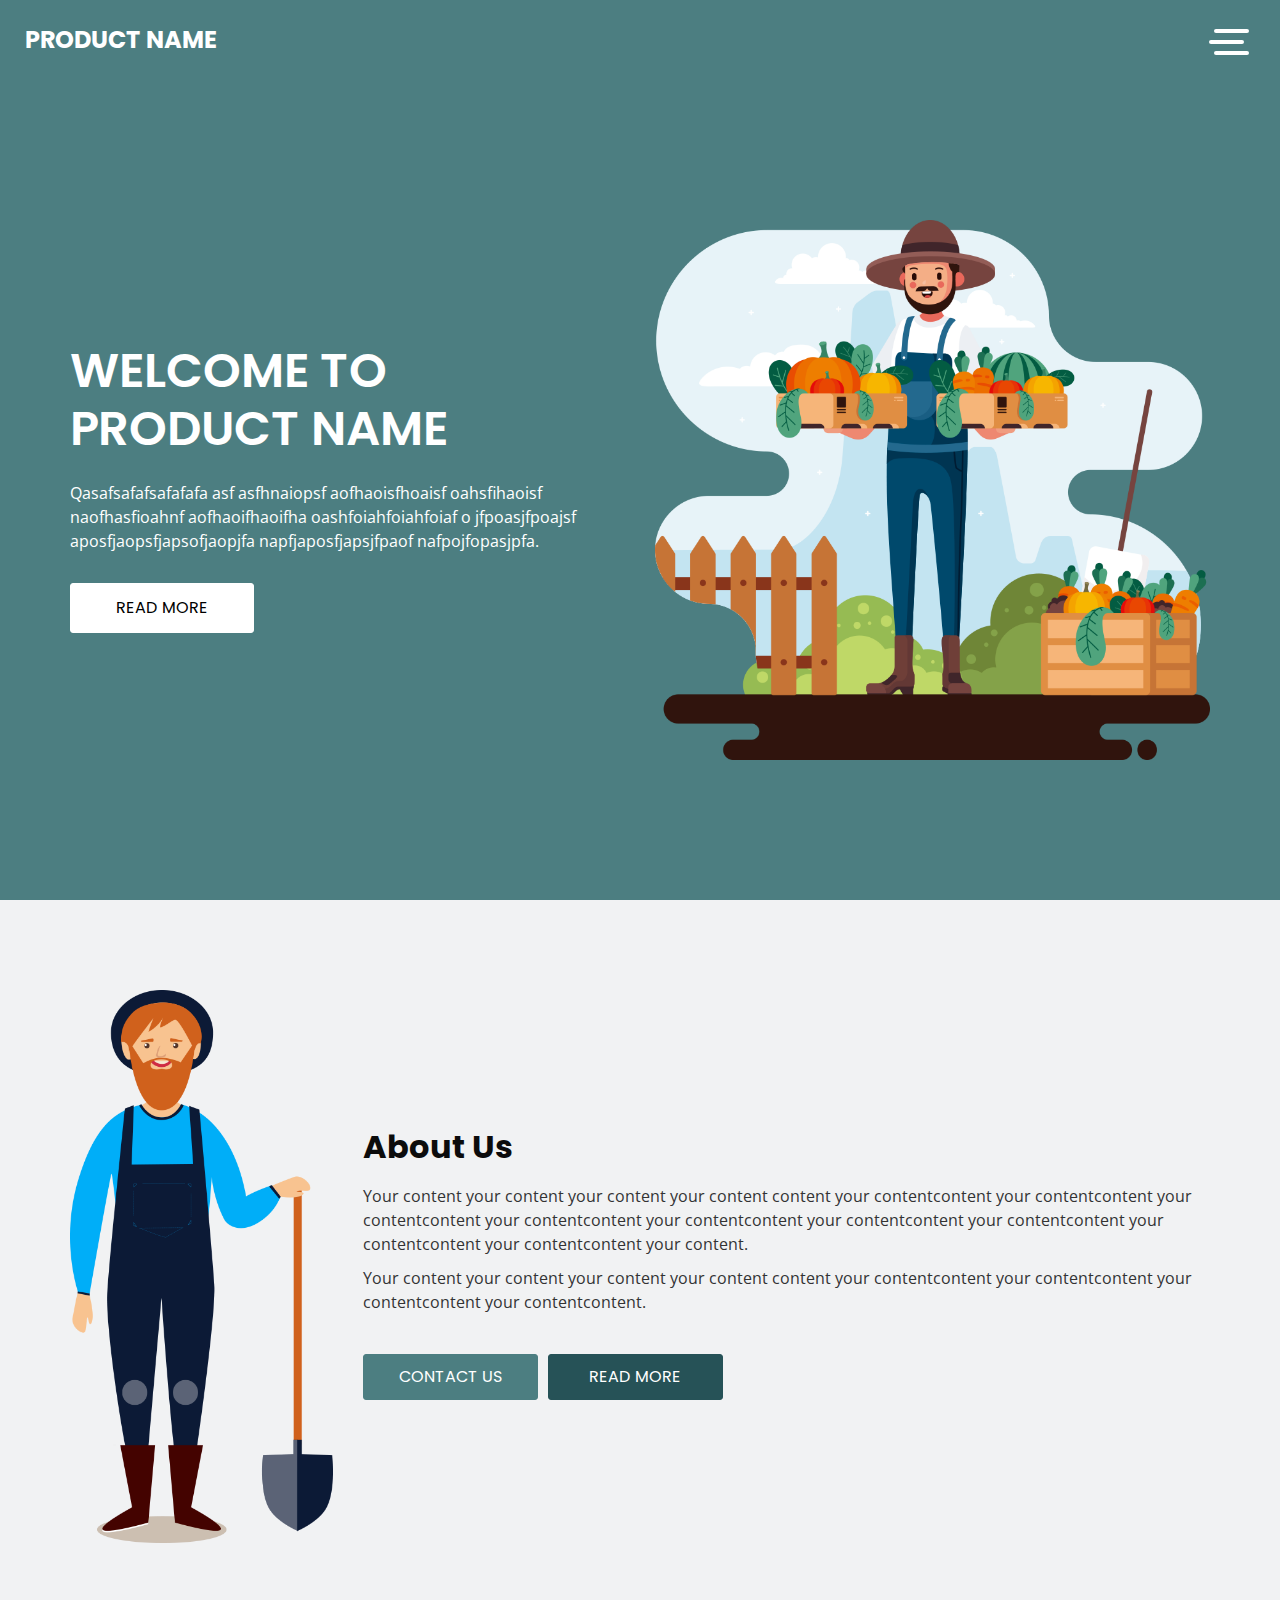
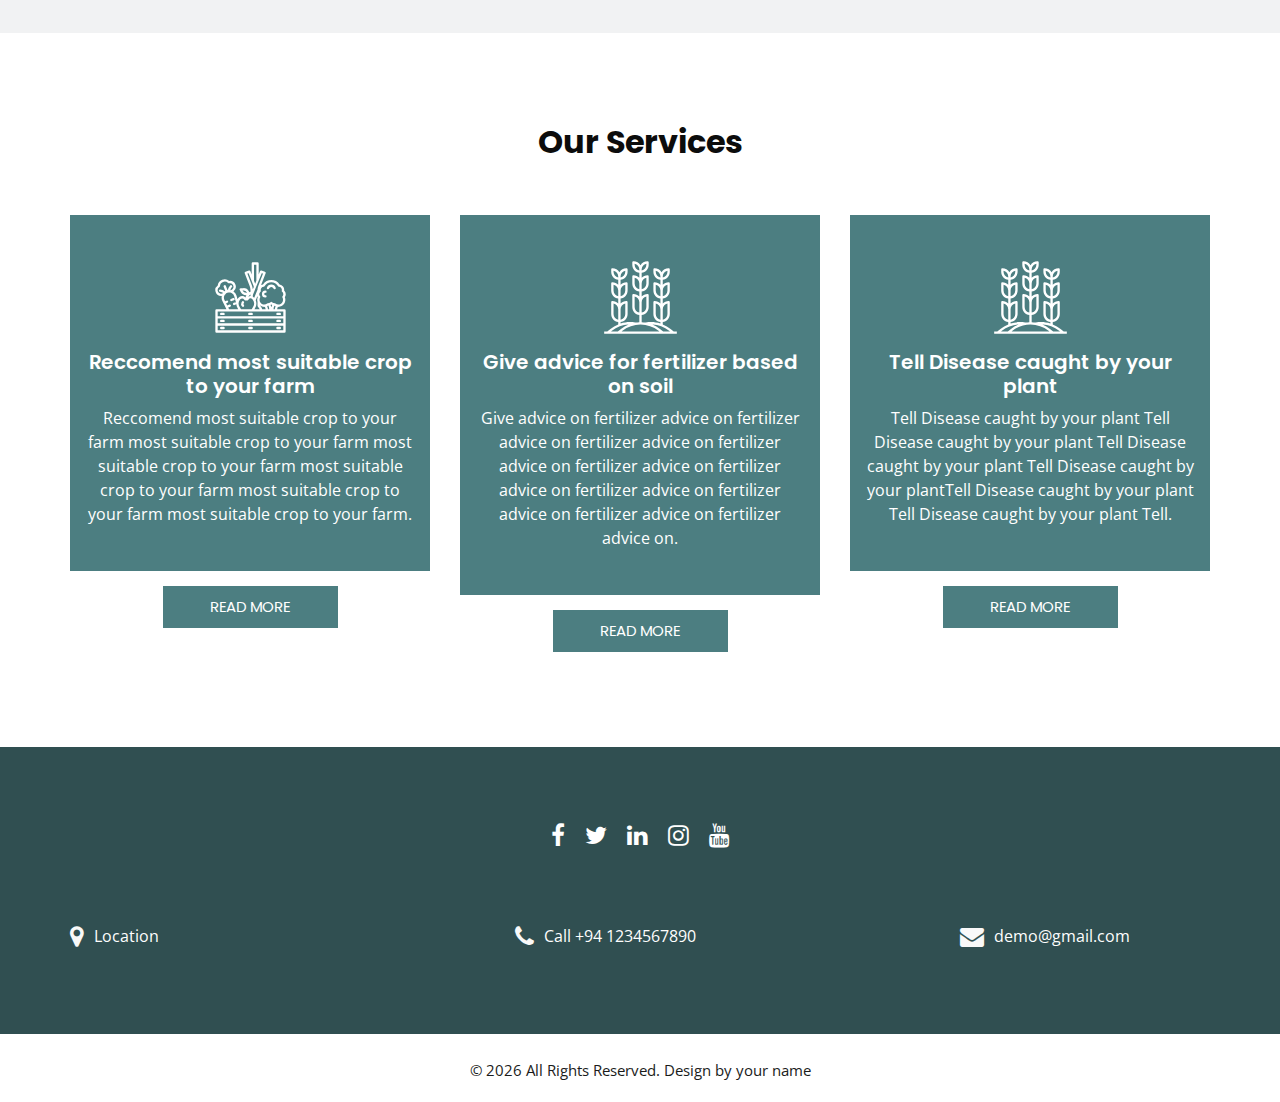
==== index.html @ ffec95c0 "initial commit" ====
<!DOCTYPE html>
<html>

<head>
  <!-- Basic -->
  <meta charset="utf-8" />
  <meta http-equiv="X-UA-Compatible" content="IE=edge" />
  <!-- Mobile Metas -->
  <meta name="viewport" content="width=device-width, initial-scale=1, shrink-to-fit=no" />
  <!-- Site Metas -->
  <meta name="keywords" content="" />
  <meta name="description" content="" />
  <meta name="author" content="" />
  <link rel="shortcut icon" href="images/favicon.png" type="image/x-icon">

  <title>Product Name</title>

  <!-- bootstrap core css -->
  <link rel="stylesheet" type="text/css" href="css/bootstrap.css" />
  <!-- slider stylesheet -->
  <link rel="stylesheet" type="text/css" href="https://cdnjs.cloudflare.com/ajax/libs/OwlCarousel2/2.3.4/assets/owl.carousel.min.css" />


  <!-- Custom styles for this template -->
  <link href="css/style.css" rel="stylesheet" />
  <!-- responsive style -->
  <link href="css/responsive.css" rel="stylesheet" />
</head>

<body>
  <div class="hero_area ">
    <!-- header section strats -->
    <header class="header_section">
      <div class="container-fluid">
        <nav class="navbar navbar-expand-lg custom_nav-container">
          <a class="navbar-brand" href="index.html">
            <span>
              Product Name
            </span>
          </a>
          <div class="" id="">

            <div class="custom_menu-btn">
              <button onclick="openNav()">
                <span class="s-1"> </span>
                <span class="s-2"> </span>
                <span class="s-3"> </span>
              </button>
            </div>
            <div id="myNav" class="overlay">
              <div class="overlay-content">
                <a href="index.html">Home</a>
                <a href="about.html">Crop</a>
                <a href="service.html">Fertilizer</a>
                <a href="contact.html">Disease</a>
              </div>
            </div>
          </div>
        </nav>
      </div>
    </header>
    <!-- end header section -->

    <!-- slider section -->
    <section class="slider_section">
      <div class="container">
        <div class="row">
          <div class="col-md-6 ">
            <div class="detail-box">
              <h1>
                Welcome to <br>
                Product Name
              </h1>
              <p>
                Qasafsafafsafafafa asf asfhnaiopsf aofhaoisfhoaisf oahsfihaoisf naofhasfioahnf aofhaoifhaoifha oashfoiahfoiahfoiaf o
                jfpoasjfpoajsf aposfjaopsfjapsofjaopjfa napfjaposfjapsjfpaof nafpojfopasjpfa.
              </p>
              <div class="btn-box">
                <a href="" class="btn-1">
                  Read More
                </a>
              </div>
            </div>
          </div>
          <div class="col-md-6 ">
            <div class="img-box">
              <img src="images/slider-img.png" alt="" />
            </div>
          </div>
        </div>
      </div>
    </section>
    <!-- end slider section -->
  </div>

  <!-- about section -->

  <section class="about_section layout_padding">
    <div class="container">
      <div class="row">
        <div class="col-md-3">
          <div class="img-box">
            <img src="images/about-img.png" alt="" />
          </div>
        </div>
        <div class="col-md-9">
          <div class="detail-box">
            <div class="heading_container">
              <h2>
                About Us
              </h2>
            </div>
            <p>
              Your content your content your content your content content your contentcontent your contentcontent your contentcontent your contentcontent your contentcontent your contentcontent your contentcontent your contentcontent your contentcontent your content.
            </p>
            <p>
              Your content your content your content your content content your contentcontent your contentcontent your contentcontent your contentcontent.
            </p>
            <div class="btn-box">
              <a href="" class="btn-1">
                Contact Us
              </a>
              <a href="" class="btn-2">
                Read More
              </a>
            </div>
          </div>
        </div>
      </div>
    </div>
  </section>

  <!-- end about section -->

  <!-- service section -->

  <section class="service_section layout_padding">
    <div class="container py_mobile_45">
      <div class="heading_container heading_center">
        <h2> Our Services </h2>
      </div>
      <div class="row">
        <div class="col-md-4">
          <div class="box ">
            <div class="box_content">
              <div class="img-box">
                <svg xmlns="http://www.w3.org/2000/svg" viewBox="0 0 512 512" width="512" height="512">
                  <g id="outline">
                    <path d="M56,424H72a8,8,0,0,0,0-16H56a8,8,0,0,0,0,16Z" />
                    <path d="M440,424h16a8,8,0,0,0,0-16H440a8,8,0,0,0,0,16Z" />
                    <path d="M56,472H72a8,8,0,0,0,0-16H56a8,8,0,0,0,0,16Z" />
                    <path d="M248,424h16a8,8,0,0,0,0-16H248a8,8,0,0,0,0,16Z" />
                    <path d="M248,472h16a8,8,0,0,0,0-16H248a8,8,0,0,0,0,16Z" />
                    <path d="M440,472h16a8,8,0,0,0,0-16H440a8,8,0,0,0,0,16Z" />
                    <path d="M147.622,264.467a8,8,0,0,0-10.361-4.545l-14.906,5.816a8,8,0,1,0,5.817,14.907l14.905-5.817A8,8,0,0,0,147.622,264.467Z" />
                    <path d="M485.779,208.072a37.974,37.974,0,0,0-30.992-41.458,67.975,67.975,0,0,0-113.574,0,37.661,37.661,0,0,0-12.727,4.807l30.981-80.549A8,8,0,0,0,354.53,80.41l-24-8a8,8,0,0,0-10,4.718L312,99.314V24a8,8,0,0,0-8-8H272a8,8,0,0,0-8,8V99.318l-8.533-22.189a8,8,0,0,0-10-4.719l-24,8a8,8,0,0,0-4.937,10.462l34.271,89.1a77.693,77.693,0,0,1,5.2,28v9.039a56.648,56.648,0,0,0-7.726,3.651l-2.721-5.443A41.77,41.77,0,0,0,207.987,192H189a8,8,0,0,0-7.155,11.578l6.6,13.2A41.77,41.77,0,0,0,226.013,240h2.159a56.584,56.584,0,0,0-6.642,15.442,31.628,31.628,0,0,0-47.238,2.427l-1.878,2.349a59.89,59.89,0,0,0-5.017,7.337l-7.122-24.636a51.956,51.956,0,0,0-20.632-28.434,40.017,40.017,0,0,0,13.249-46.539,40.271,40.271,0,0,0-41.687-25.216,48.017,48.017,0,0,0-78.872,30.78A40.288,40.288,0,0,0,18.746,220.3a39.855,39.855,0,0,0,41.268,25.268A51.954,51.954,0,0,0,64.1,280.453L91.807,336H24a8,8,0,0,0-8,8V488a8,8,0,0,0,8,8H488a8,8,0,0,0,8-8V344a8,8,0,0,0-8-8H437.9a49.685,49.685,0,0,1,5.541-16.074c.848.044,1.7.074,2.556.074a48.012,48.012,0,0,0,44.424-66.194,37.983,37.983,0,0,0-4.645-45.734Zm-87.15,114.55a65.376,65.376,0,0,0-5.674-16.269c1.723-.822,3.409-1.723,5.045-2.711a57.971,57.971,0,0,0,6.07,3.176A65.612,65.612,0,0,0,398.629,322.622Zm-21.147-11.28A49.686,49.686,0,0,1,384,336h-8.483a65.6,65.6,0,0,0-5.87-20.188A47.962,47.962,0,0,0,377.482,311.342Zm-23.711,8.513A49.69,49.69,0,0,1,359.351,336H335.544a38.29,38.29,0,0,0-6.834-15.049l-8.534-11.383A47.752,47.752,0,0,0,350,320Q351.9,320,353.771,319.855ZM286.88,329.5a60.082,60.082,0,0,0,4.832-54.032l11.069-27.274a38.162,38.162,0,0,0,2.8,5.612A47.979,47.979,0,0,0,304,285.69V312a8,8,0,0,0,1.6,4.8l10.311,13.752a22.38,22.38,0,0,1,3,5.449h-36.1ZM332.723,90.007l8.805,2.935-31.264,81.285a93.52,93.52,0,0,0-6.064,27.925l-22.82,56.226-.407-.509A31.661,31.661,0,0,0,272,250.178V238.105ZM280,140V32h16V137.824a8,8,0,0,0,.325,2.245L288,161.72l-8.039-20.9A8.135,8.135,0,0,0,280,140ZM234.472,92.942l8.8-2.935,32.59,84.744a61.043,61.043,0,0,1,2.917,10.155l-7.1,15.5a93.52,93.52,0,0,0-5.943-26.178ZM256,236.359h0v9.649a31.579,31.579,0,0,0-15.165,4.022A40.711,40.711,0,0,1,256,234.681Zm-53.242-26.732L201.944,208h6.043a25.857,25.857,0,0,1,23.255,14.373l.814,1.627h-6.043A25.857,25.857,0,0,1,202.758,209.627Zm-17.851,60.586,1.879-2.348a15.626,15.626,0,0,1,25.2,1.093,18.8,18.8,0,0,0,31.285,0,15.643,15.643,0,0,1,18.118-6.1c.05.017.1.038.15.054a15.573,15.573,0,0,1,6.937,4.954l1.878,2.347a44.06,44.06,0,0,1,2.954,50.808L263.948,336H191.317l-9.363-14.98A44.056,44.056,0,0,1,184.907,270.213Zm-25.539,24.4c-.018-.054-.034-.107-.053-.161l.057.064C159.37,294.552,159.37,294.584,159.368,294.617ZM33.651,214.48A24.134,24.134,0,0,1,44,184.971a8,8,0,0,0,4.006-6.695,32.008,32.008,0,0,1,54.9-21.422,8,8,0,0,0,7.482,2.21,24.134,24.134,0,0,1,27.6,14.7,23.922,23.922,0,0,1-18.922,32.458c-.279-.046-.556-.1-.835-.145a45.994,45.994,0,0,1,10.786-21.132,8,8,0,1,0-11.868-10.73,62.1,62.1,0,0,0-14.8,29.731,7.969,7.969,0,0,0-3.62,1.25L87.455,176.308a8,8,0,0,0-14.906,5.816l11.274,28.888a8,8,0,0,0-3.51,1.532A62.112,62.112,0,0,0,49.288,200.7a8,8,0,1,0-1.464,15.934,45.986,45.986,0,0,1,22.249,8.24c-.178.221-.344.451-.518.674a23.925,23.925,0,0,1-35.9-11.064Zm70.277,109.976,13.52-5.276a8,8,0,1,0-5.817-14.905L96.757,310.08,89.585,295.7l8.777-3.425a8,8,0,0,0-5.817-14.906l-10.132,3.954-4-8.015a35.438,35.438,0,0,1-1.369-28.888,36.314,36.314,0,0,1,3.834-7.326,39.618,39.618,0,0,0,7.788-8.236,36.125,36.125,0,0,1,8.77-4.923l.015,0,.016-.007a36.134,36.134,0,0,1,9.79-2.318,39.618,39.618,0,0,0,11.3.783,36.251,36.251,0,0,1,7.787,2.793A35.433,35.433,0,0,1,144.9,247.362l12.733,44.044c.05.175.114.342.176.511a8,8,0,0,0-8.918-2.185l-7.453,2.909a8,8,0,1,0,5.816,14.906l7.453-2.908a7.98,7.98,0,0,0,4.621-4.769,59.861,59.861,0,0,0,9.054,29.63l4.062,6.5H109.687ZM480,432H32V400H480Zm0,48H32V448H480Zm0-96H32V352H480Zm-58.263-48h-8.483a49.77,49.77,0,0,1,6.172-24.04,47.7,47.7,0,0,0,7.97,4.3A65.571,65.571,0,0,0,421.737,336Zm53.284-88.071a8,8,0,0,0-.851,8.879A32.009,32.009,0,0,1,446,304a31.67,31.67,0,0,1-19.633-6.742,8,8,0,0,0-3.877-1.621,41.9,41.9,0,0,1-19.685-8.033,8,8,0,0,0-9.61,0,41.9,41.9,0,0,1-19.685,8.033,8,8,0,0,0-3.877,1.621A31.67,31.67,0,0,1,350,304a32.009,32.009,0,0,1-28.17-47.192,8,8,0,0,0-.851-8.879,21.97,21.97,0,0,1-1.96-25.043l.02-.034a22.071,22.071,0,0,1,4.9-5.766,8,8,0,0,0,2.665-7.99,21.987,21.987,0,0,1,19.93-27.04,8,8,0,0,0,6.405-3.986,51.985,51.985,0,0,1,90.13,0,8,8,0,0,0,6.405,3.986,21.985,21.985,0,0,1,19.93,27.038,8,8,0,0,0,2.665,7.992A21.954,21.954,0,0,1,480,234,21.726,21.726,0,0,1,475.021,247.929Z" />
                    <path d="M398,168a32.054,32.054,0,0,0-30.177,21.334,8,8,0,0,0,15.086,5.332,16.009,16.009,0,0,1,30.182,0,8,8,0,0,0,15.086-5.332A32.054,32.054,0,0,0,398,168Z" />
                    <path d="M358,224a8,8,0,0,0,0-16,24,24,0,0,0,0,48,8,8,0,0,0,0-16,8,8,0,0,1,0-16Z" />
                    <path d="M72,360H56a8,8,0,0,0,0,16H72a8,8,0,0,0,0-16Z" />
                    <path d="M440,376h16a8,8,0,0,0,0-16H440a8,8,0,0,0,0,16Z" />
                    <path d="M264,360H248a8,8,0,0,0,0,16h16a8,8,0,0,0,0-16Z" />
                    <path d="M204.6,320a8,8,0,0,0,5.657-13.657,7.686,7.686,0,0,1-1.442-8.884l2.94-5.881a8,8,0,0,0-14.31-7.156L194.5,290.3a23.667,23.667,0,0,0,4.439,27.354A7.978,7.978,0,0,0,204.6,320Z" />
                  </g>
                </svg>
              </div>
              <div class="detail-box">
                <h5>
                  Reccomend most suitable crop to your farm
                </h5>
                <p>
                  Reccomend most suitable crop to your farm most suitable crop to your farm most suitable crop to your farm most suitable crop to your farm most suitable crop to your farm most suitable crop to your farm.
                </p>
              </div>
            </div>
            <div class="btn-box">
              <a href="">
                Read More
              </a>
            </div>
          </div>
        </div>
        <div class="col-md-4">
          <div class="box ">
            <div class="box_content">
              <div class="img-box">
                <svg id="Layer_3" enable-background="new 0 0 64 64" height="512" viewBox="0 0 64 64" width="512" xmlns="http://www.w3.org/2000/svg">
                  <path d="m60.351 61-2.699-2.159c-2.021-1.617-4.273-2.901-6.652-3.864v-2.057c3.387-.488 6-3.401 6-6.92v-10c0-.553-.448-1-1-1-1.958 0-3.728.81-5 2.111v-4.19c3.387-.488 6-3.401 6-6.92v-6c0-.552-.448-1-1-1-1.958 0-3.728.81-5 2.11v-4.19c3.387-.488 6-3.401 6-6.92v-2.001c0-.552-.448-1-1-1-2.548 0-4.775 1.373-6 3.413-1.225-2.04-3.452-3.413-6-3.413-.552 0-1 .448-1 1v2c0 3.519 2.613 6.432 6 6.92v4.19c-1.272-1.3-3.042-2.11-5-2.11-.552 0-1 .448-1 1v6c0 3.519 2.613 6.432 6 6.92v4.19c-1.272-1.3-3.042-2.11-5-2.11-.552 0-1 .447-1 1v10c0 3.519 2.613 6.432 6 6.92v1.338c-2.578-.813-5.274-1.258-8-1.258-1.5 0-3.008.135-4.49.388-1.157-.2-2.331-.301-3.51-.346v-6.122c3.387-.488 6-3.401 6-6.92v-10c0-.552-.448-1-1-1-1.958 0-3.728.81-5 2.11v-4.19c3.387-.488 6-3.401 6-6.92v-6c0-.552-.448-1-1-1-1.958 0-3.728.81-5 2.11v-4.19c3.387-.488 6-3.401 6-6.92v-2c0-.552-.448-1-1-1-2.548 0-4.775 1.373-6 3.413-1.225-2.04-3.452-3.413-6-3.413-.552 0-1 .448-1 1v2c0 3.519 2.613 6.432 6 6.92v4.19c-1.272-1.3-3.042-2.11-5-2.11-.552 0-1 .448-1 1v6c0 3.519 2.613 6.432 6 6.92v4.19c-1.272-1.3-3.042-2.11-5-2.11-.552 0-1 .448-1 1v10c0 3.519 2.613 6.432 6 6.92v6.123c-1.179.045-2.353.146-3.51.346-1.482-.254-2.99-.389-4.49-.389-2.726 0-5.422.445-8 1.258v-1.338c3.387-.488 6-3.401 6-6.92v-10c0-.553-.448-1-1-1-1.958 0-3.728.81-5 2.111v-4.19c3.387-.488 6-3.401 6-6.92v-6c0-.552-.448-1-1-1-1.958 0-3.728.81-5 2.11v-4.19c3.387-.488 6-3.401 6-6.92v-2.001c0-.552-.448-1-1-1-2.548 0-4.775 1.373-6 3.413-1.225-2.04-3.452-3.413-6-3.413-.552 0-1 .448-1 1v2c0 3.519 2.613 6.432 6 6.92v4.19c-1.272-1.3-3.042-2.11-5-2.11-.552 0-1 .448-1 1v6c0 3.519 2.613 6.432 6 6.92v4.19c-1.272-1.3-3.042-2.11-5-2.11-.552 0-1 .447-1 1v10c0 3.519 2.613 6.432 6 6.92v2.057c-2.379.963-4.631 2.247-6.652 3.864l-2.699 2.159h-2.649v2h62v-2zm-5.351-23.899v8.899c0 2.415-1.721 4.435-4 4.899v-8.899c0-2.415 1.721-4.435 4-4.899zm0-16v4.899c0 2.415-1.721 4.435-4 4.899v-4.899c0-2.415 1.721-4.435 4-4.899zm0-12v.899c0 2.415-1.721 4.435-4 4.899v-.899c0-2.415 1.721-4.435 4-4.899zm-10 .899v-.899c2.279.464 4 2.485 4 4.899v.899c-2.279-.464-4-2.484-4-4.899zm0 16v-4.899c2.279.464 4 2.485 4 4.899v4.899c-2.279-.464-4-2.484-4-4.899zm0 20v-8.899c2.279.465 4 2.484 4 4.899v8.899c-2.279-.464-4-2.484-4-4.899zm-26-8.899v8.899c0 2.415-1.721 4.435-4 4.899v-8.899c0-2.415 1.721-4.435 4-4.899zm0-16v4.899c0 2.415-1.721 4.435-4 4.899v-4.899c0-2.415 1.721-4.435 4-4.899zm0-12v.899c0 2.415-1.721 4.435-4 4.899v-.899c0-2.415 1.721-4.435 4-4.899zm-10 .899v-.899c2.279.464 4 2.485 4 4.899v.899c-2.279-.464-4-2.484-4-4.899zm0 16v-4.899c2.279.464 4 2.485 4 4.899v4.899c-2.279-.464-4-2.484-4-4.899zm0 20v-8.899c2.279.465 4 2.484 4 4.899v8.899c-2.279-.464-4-2.484-4-4.899zm47.403 14.403.746.597h-5.798l-2.699-2.159c-1.97-1.576-4.159-2.836-6.471-3.792 5.144.264 10.181 2.121 14.222 5.354zm-24.403-5.403c5.578 0 11.048 1.919 15.403 5.403l.746.597h-32.298l.746-.597c4.355-3.484 9.825-5.403 15.403-5.403zm5-23.899v8.899c0 2.415-1.721 4.435-4 4.899v-8.899c0-2.415 1.721-4.435 4-4.899zm0-16v4.899c0 2.415-1.721 4.435-4 4.899v-4.899c0-2.415 1.721-4.435 4-4.899zm0-12v.899c0 2.415-1.721 4.435-4 4.899v-.899c0-2.415 1.721-4.435 4-4.899zm-10 .899v-.899c2.279.464 4 2.484 4 4.899v.899c-2.279-.464-4-2.484-4-4.899zm0 16v-4.899c2.279.464 4 2.485 4 4.899v4.899c-2.279-.464-4-2.484-4-4.899zm0 20v-8.899c2.279.464 4 2.484 4 4.899v8.899c-2.279-.464-4-2.484-4-4.899zm-19.403 20.403c4.041-3.233 9.078-5.09 14.222-5.354-2.312.955-4.501 2.215-6.471 3.791l-2.699 2.16h-5.798z" />
                </svg>
              </div>
              <div class="detail-box">
                <h5>
                  Give advice for fertilizer based on soil
                </h5>
                <p>
                  Give advice on fertilizer advice on fertilizer advice on fertilizer advice on fertilizer advice on fertilizer advice on fertilizer advice on fertilizer advice on fertilizer advice on fertilizer advice on fertilizer advice on. 
                </p>
              </div>
            </div>
            <div class="btn-box">
              <a href="">
                Read More
              </a>
            </div>
          </div>
        </div>
        <div class="col-md-4">
          <div class="box ">
            <div class="box_content">
              <div class="img-box">
                <svg xmlns=""http://www.w3.org/2000/svg"" viewBox="0 0 512 512" width="512" height="512">
                  <g id="Dairy_Product" data-name="Dairy Product">
                    <g id="Outline">
                      <svg id="Layer_3" enable-background="new 0 0 64 64" height="512" viewBox="0 0 64 64" width="512" xmlns="http://www.w3.org/2000/svg">
                  <path d="m60.351 61-2.699-2.159c-2.021-1.617-4.273-2.901-6.652-3.864v-2.057c3.387-.488 6-3.401 6-6.92v-10c0-.553-.448-1-1-1-1.958 0-3.728.81-5 2.111v-4.19c3.387-.488 6-3.401 6-6.92v-6c0-.552-.448-1-1-1-1.958 0-3.728.81-5 2.11v-4.19c3.387-.488 6-3.401 6-6.92v-2.001c0-.552-.448-1-1-1-2.548 0-4.775 1.373-6 3.413-1.225-2.04-3.452-3.413-6-3.413-.552 0-1 .448-1 1v2c0 3.519 2.613 6.432 6 6.92v4.19c-1.272-1.3-3.042-2.11-5-2.11-.552 0-1 .448-1 1v6c0 3.519 2.613 6.432 6 6.92v4.19c-1.272-1.3-3.042-2.11-5-2.11-.552 0-1 .447-1 1v10c0 3.519 2.613 6.432 6 6.92v1.338c-2.578-.813-5.274-1.258-8-1.258-1.5 0-3.008.135-4.49.388-1.157-.2-2.331-.301-3.51-.346v-6.122c3.387-.488 6-3.401 6-6.92v-10c0-.552-.448-1-1-1-1.958 0-3.728.81-5 2.11v-4.19c3.387-.488 6-3.401 6-6.92v-6c0-.552-.448-1-1-1-1.958 0-3.728.81-5 2.11v-4.19c3.387-.488 6-3.401 6-6.92v-2c0-.552-.448-1-1-1-2.548 0-4.775 1.373-6 3.413-1.225-2.04-3.452-3.413-6-3.413-.552 0-1 .448-1 1v2c0 3.519 2.613 6.432 6 6.92v4.19c-1.272-1.3-3.042-2.11-5-2.11-.552 0-1 .448-1 1v6c0 3.519 2.613 6.432 6 6.92v4.19c-1.272-1.3-3.042-2.11-5-2.11-.552 0-1 .448-1 1v10c0 3.519 2.613 6.432 6 6.92v6.123c-1.179.045-2.353.146-3.51.346-1.482-.254-2.99-.389-4.49-.389-2.726 0-5.422.445-8 1.258v-1.338c3.387-.488 6-3.401 6-6.92v-10c0-.553-.448-1-1-1-1.958 0-3.728.81-5 2.111v-4.19c3.387-.488 6-3.401 6-6.92v-6c0-.552-.448-1-1-1-1.958 0-3.728.81-5 2.11v-4.19c3.387-.488 6-3.401 6-6.92v-2.001c0-.552-.448-1-1-1-2.548 0-4.775 1.373-6 3.413-1.225-2.04-3.452-3.413-6-3.413-.552 0-1 .448-1 1v2c0 3.519 2.613 6.432 6 6.92v4.19c-1.272-1.3-3.042-2.11-5-2.11-.552 0-1 .448-1 1v6c0 3.519 2.613 6.432 6 6.92v4.19c-1.272-1.3-3.042-2.11-5-2.11-.552 0-1 .447-1 1v10c0 3.519 2.613 6.432 6 6.92v2.057c-2.379.963-4.631 2.247-6.652 3.864l-2.699 2.159h-2.649v2h62v-2zm-5.351-23.899v8.899c0 2.415-1.721 4.435-4 4.899v-8.899c0-2.415 1.721-4.435 4-4.899zm0-16v4.899c0 2.415-1.721 4.435-4 4.899v-4.899c0-2.415 1.721-4.435 4-4.899zm0-12v.899c0 2.415-1.721 4.435-4 4.899v-.899c0-2.415 1.721-4.435 4-4.899zm-10 .899v-.899c2.279.464 4 2.485 4 4.899v.899c-2.279-.464-4-2.484-4-4.899zm0 16v-4.899c2.279.464 4 2.485 4 4.899v4.899c-2.279-.464-4-2.484-4-4.899zm0 20v-8.899c2.279.465 4 2.484 4 4.899v8.899c-2.279-.464-4-2.484-4-4.899zm-26-8.899v8.899c0 2.415-1.721 4.435-4 4.899v-8.899c0-2.415 1.721-4.435 4-4.899zm0-16v4.899c0 2.415-1.721 4.435-4 4.899v-4.899c0-2.415 1.721-4.435 4-4.899zm0-12v.899c0 2.415-1.721 4.435-4 4.899v-.899c0-2.415 1.721-4.435 4-4.899zm-10 .899v-.899c2.279.464 4 2.485 4 4.899v.899c-2.279-.464-4-2.484-4-4.899zm0 16v-4.899c2.279.464 4 2.485 4 4.899v4.899c-2.279-.464-4-2.484-4-4.899zm0 20v-8.899c2.279.465 4 2.484 4 4.899v8.899c-2.279-.464-4-2.484-4-4.899zm47.403 14.403.746.597h-5.798l-2.699-2.159c-1.97-1.576-4.159-2.836-6.471-3.792 5.144.264 10.181 2.121 14.222 5.354zm-24.403-5.403c5.578 0 11.048 1.919 15.403 5.403l.746.597h-32.298l.746-.597c4.355-3.484 9.825-5.403 15.403-5.403zm5-23.899v8.899c0 2.415-1.721 4.435-4 4.899v-8.899c0-2.415 1.721-4.435 4-4.899zm0-16v4.899c0 2.415-1.721 4.435-4 4.899v-4.899c0-2.415 1.721-4.435 4-4.899zm0-12v.899c0 2.415-1.721 4.435-4 4.899v-.899c0-2.415 1.721-4.435 4-4.899zm-10 .899v-.899c2.279.464 4 2.484 4 4.899v.899c-2.279-.464-4-2.484-4-4.899zm0 16v-4.899c2.279.464 4 2.485 4 4.899v4.899c-2.279-.464-4-2.484-4-4.899zm0 20v-8.899c2.279.464 4 2.484 4 4.899v8.899c-2.279-.464-4-2.484-4-4.899zm-19.403 20.403c4.041-3.233 9.078-5.09 14.222-5.354-2.312.955-4.501 2.215-6.471 3.791l-2.699 2.16h-5.798z" />
                </svg>
              </div>
              <div class="detail-box">
                <h5>
                  Tell Disease caught by your plant
                </h5>
                <p>
                  Tell Disease caught by your plant Tell Disease caught by your plant Tell Disease caught by your plant Tell Disease caught by your plantTell Disease caught by your plant Tell Disease caught by your plant Tell.
                </p>
              </div>
            </div>
            <div class="btn-box">
              <a href="">
                Read More
              </a>
            </div>
          </div>
        </div>
      </div>
    </div>
  </section>

  <!-- end service section -->


  
  <!-- info section -->

  <section class="info_section  layout_padding2">
    <div class="container">
      <div class="social_container">
        <div class="social_box">
          <a href="">
            <i class="fa fa-facebook" aria-hidden="true"></i>
          </a>
          <a href="">
            <i class="fa fa-twitter" aria-hidden="true"></i>
          </a>
          <a href="">
            <i class="fa fa-linkedin" aria-hidden="true"></i>
          </a>
          <a href="">
            <i class="fa fa-instagram" aria-hidden="true"></i>
          </a>
          <a href="">
            <i class="fa fa-youtube" aria-hidden="true"></i>
          </a>
        </div>
      </div>
      <div class="contact_items">
        <a href="">
          <div class="item ">
            <div class="img-box ">
              <i class="fa fa-map-marker" aria-hidden="true"></i>
            </div>
            <div class="detail-box">
              <p>
                Location
              </p>
            </div>
          </div>
        </a>
        <a href="">
          <div class="item ">
            <div class="img-box ">
              <i class="fa fa-phone" aria-hidden="true"></i>
            </div>
            <div class="detail-box">
              <p>
                Call +94 1234567890
              </p>
            </div>
          </div>
        </a>
        <a href="">
          <div class="item ">
            <div class="img-box ">
              <i class="fa fa-envelope" aria-hidden="true"></i>
            </div>
            <div class="detail-box">
              <p>
                demo@gmail.com
              </p>
            </div>
          </div>
        </a>
      </div>
    </div>

  </section>

  <!-- end info section -->


  <!-- footer section -->
  <footer class="container-fluid footer_section ">
    <p>
      &copy; <span id="displayDate"></span> All Rights Reserved. Design by
      <a href="#">your name</a>
    </p>
  </footer>
  <!-- end  footer section -->

  <script src="js/jquery-3.4.1.min.js"></script>
  <script src="js/bootstrap.js"></script>
  <script src="js/custom.js"></script>


</body>

</html>
---- css/style.css ----
@import url("https://fonts.googleapis.com/css2?family=Open+Sans:wght@400;600;700&family=Poppins:wght@400;500;600;700&display=swap");
@import url("font-awesome.min.css");
.btn-box {
  display: -webkit-box;
  display: -ms-flexbox;
  display: flex;
  -ms-flex-wrap: wrap;
      flex-wrap: wrap;
  margin: 35px -5px 0 -5px;
}

.btn-box a {
  width: 175px;
  margin: 5px;
  text-align: center;
}

.btn-box .btn-1 {
  display: inline-block;
  padding: 10px 0;
  background-color: #4C7E81;
  color: #ffffff;
  -webkit-transition: all 0.3s;
  transition: all 0.3s;
  border: 1px solid #4C7E81;
  border-radius: 3px;
  text-transform: uppercase;
}

.btn-box .btn-1:hover {
  background-color: transparent;
  color: #4C7E81;
}

.btn-box .btn-2 {
  display: inline-block;
  padding: 10px 0;
  background-color: #265257;
  color: #ffffff;
  -webkit-transition: all 0.3s;
  transition: all 0.3s;
  border: 1px solid #265257;
  border-radius: 3px;
  text-transform: uppercase;
}

.btn-box .btn-2:hover {
  background-color: transparent;
  color: #265257;
}

body {
  font-family: 'Poppins', sans-serif;
  color: #0c0c0c;
  background-color: #ffffff;
}

p {
  font-family: "Open Sans", sans-serif;
}

.layout_padding {
  padding-top: 90px;
  padding-bottom: 90px;
}

.layout_padding2 {
  padding-top: 45px;
  padding-bottom: 45px;
}

.layout_padding2-top {
  padding-top: 45px;
}

.layout_padding2-bottom {
  padding-bottom: 45px;
}

.layout_padding-top {
  padding-top: 90px;
}

.layout_padding-bottom {
  padding-bottom: 90px;
}

.heading_container {
  display: -webkit-box;
  display: -ms-flexbox;
  display: flex;
  -webkit-box-orient: vertical;
  -webkit-box-direction: normal;
      -ms-flex-direction: column;
          flex-direction: column;
  -webkit-box-align: start;
      -ms-flex-align: start;
          align-items: flex-start;
}

.heading_container h2 {
  font-family: 'Poppins', sans-serif;
  font-weight: bold;
}

.heading_container.heading_center {
  -webkit-box-align: center;
      -ms-flex-align: center;
          align-items: center;
  text-align: center;
}

/*header section*/
.hero_area {
  min-height: 100vh;
  background-color: #4C7E81;
  display: -webkit-box;
  display: -ms-flexbox;
  display: flex;
  -webkit-box-orient: vertical;
  -webkit-box-direction: normal;
      -ms-flex-direction: column;
          flex-direction: column;
  position: relative;
}

.sub_page .hero_area {
  min-height: auto;
}

.sub_page .hero_area::before {
  display: none;
}

.header_section .container-fluid {
  padding: 0 25px;
}

.header_section .nav_container {
  margin: 0 auto;
}

.custom_nav-container.navbar-expand-lg .navbar-nav .nav-item .nav-link {
  padding: 10px 15px;
  color: #060606;
  text-align: center;
  text-transform: uppercase;
}

.custom_nav-container.navbar-expand-lg .navbar-nav .nav-item.active .nav-link, .custom_nav-container.navbar-expand-lg .navbar-nav .nav-item:hover .nav-link {
  color: #4C7E81;
}

a,
a:hover,
a:focus {
  text-decoration: none;
}

a:hover,
a:focus {
  color: initial;
}

.btn,
.btn:focus {
  outline: none !important;
  -webkit-box-shadow: none;
          box-shadow: none;
}

.custom_nav-container .nav_search-btn {
  background-image: url(../images/search-icon.png);
  background-size: 17px;
  background-repeat: no-repeat;
  background-position: center;
  width: 35px;
  height: 35px;
  padding: 0;
  border: none;
}

.navbar-brand {
  display: -webkit-box;
  display: -ms-flexbox;
  display: flex;
  -webkit-box-orient: vertical;
  -webkit-box-direction: normal;
      -ms-flex-direction: column;
          flex-direction: column;
  -webkit-box-align: center;
      -ms-flex-align: center;
          align-items: center;
}

.navbar-brand span {
  color: #ffffff;
  font-size: 24px;
  font-weight: bold;
  text-transform: uppercase;
}

.custom_nav-container {
  z-index: 9;
  padding: 0;
  height: 80px;
  -webkit-box-pack: justify;
      -ms-flex-pack: justify;
          justify-content: space-between;
}

.custom_nav-container .navbar-toggler {
  outline: none;
}

.custom_nav-container .navbar-toggler .navbar-toggler-icon {
  background-image: url(../images/menu.png);
  background-size: 50px;
  width: 30px;
  height: 30px;
}

.lg_toggl-btn {
  background-color: transparent;
  border: none;
  outline: none;
  width: 56px;
  height: 40px;
  cursor: pointer;
}

.lg_toggl-btn:focus {
  outline: none;
}

.User_option {
  display: -webkit-box;
  display: -ms-flexbox;
  display: flex;
  -webkit-box-align: center;
      -ms-flex-align: center;
          align-items: center;
  margin-left: auto;
  margin-right: 75px;
}

.User_option .form-inline {
  position: relative;
  margin-right: 15px;
}

.User_option .form-inline input {
  display: none;
}

.custom_menu-btn {
  z-index: 9;
  position: absolute;
  right: 0;
  top: 7px;
}

.custom_menu-btn button {
  margin-top: 14px;
  outline: none;
  border: none;
  background-color: transparent;
}

.custom_menu-btn button span {
  display: block;
  width: 35px;
  height: 4px;
  background-color: #ffffff;
  margin: 7px 0;
  -webkit-transition: all 0.3s;
  transition: all 0.3s;
  border-radius: 5px;
}

.menu_btn-style {
  position: fixed;
  right: 15px;
  top: 7px;
}

.custom_menu-btn .s-2 {
  -webkit-transition: all 0.1s;
  transition: all 0.1s;
  margin-left: -5px;
}

.menu_btn-style button .s-1 {
  -webkit-transform: rotate(45deg) translateY(16px);
          transform: rotate(45deg) translateY(16px);
}

.menu_btn-style button .s-2 {
  -webkit-transform: translateX(100px);
          transform: translateX(100px);
}

.menu_btn-style button .s-3 {
  -webkit-transform: rotate(-45deg) translateY(-16px);
          transform: rotate(-45deg) translateY(-16px);
}

.overlay {
  height: 100%;
  width: 0;
  position: fixed;
  z-index: 1;
  top: 0;
  left: 0;
  background-color: black;
  background-color: rgba(76, 126, 129, 0.95);
  overflow-x: hidden;
  -webkit-transition: 0.5s;
  transition: 0.5s;
}

.overlay .closebtn {
  position: absolute;
  top: 0;
  right: 30px;
  font-size: 60px;
}

.overlay a {
  font-family: "Open Sans", sans-serif;
  padding: 0px;
  text-decoration: none;
  font-size: 22px;
  color: #ffffff;
  display: block;
  -webkit-transition: 0.3s;
  transition: 0.3s;
  margin-bottom: 15px;
  text-transform: uppercase;
  font-weight: bold;
  opacity: 0;
}

.overlay-content {
  position: relative;
  top: 30%;
  width: 100%;
  text-align: center;
  margin-top: 30px;
}

.menu_width {
  width: 100%;
}

.menu_width.overlay a {
  opacity: 1;
}

/*end header section*/
/* slider section */
.slider_section {
  -webkit-box-flex: 1;
      -ms-flex: 1;
          flex: 1;
  display: -webkit-box;
  display: -ms-flexbox;
  display: flex;
  -webkit-box-pack: center;
      -ms-flex-pack: center;
          justify-content: center;
  -webkit-box-align: center;
      -ms-flex-align: center;
          align-items: center;
  position: relative;
}

.slider_section .row {
  -webkit-box-align: center;
      -ms-flex-align: center;
          align-items: center;
}

.slider_section .detail-box {
  color: #ffffff;
}

.slider_section .detail-box h1 {
  font-size: 3rem;
  padding-bottom: 15px;
  position: relative;
  text-transform: uppercase;
  font-weight: 600;
}

.slider_section .detail-box h1 span {
  font-size: 5rem;
}

.slider_section .detail-box .btn-box {
  display: -webkit-box;
  display: -ms-flexbox;
  display: flex;
  margin-top: 25px;
}

.slider_section .detail-box .btn-box a {
  width: auto;
}

.slider_section .detail-box .btn-box .btn-1 {
  display: inline-block;
  padding: 12px 45px;
  background-color: #ffffff;
  color: #000000;
  -webkit-transition: all 0.3s;
  transition: all 0.3s;
  border: 1px solid #ffffff;
  border-radius: 3px;
  text-transform: uppercase;
}

.slider_section .detail-box .btn-box .btn-1:hover {
  background-color: transparent;
  color: #ffffff;
}

.slider_section .img-box img {
  width: 100%;
}

.slider_section #carouselExampleIndicators {
  width: 100%;
}

.slider_section .carousel-indicators {
  -webkit-box-align: center;
      -ms-flex-align: center;
          align-items: center;
}

.slider_section .carousel-indicators li {
  width: 12px;
  height: 12px;
  opacity: 1;
  background: none;
  border: 2px solid #4C7E81;
  color: #000000;
  position: relative;
  margin: 0 4px;
  border-radius: 100%;
}

.slider_section .carousel-indicators li.active {
  width: 18px;
  height: 18px;
}

.slider_section .li_before::before {
  content: "";
  position: absolute;
  left: -5px;
  top: 3.5px;
  width: 1.5px;
  height: 17px;
  background-color: #4C7E81;
  border-radius: 5px;
  -webkit-transform: rotate(25deg);
          transform: rotate(25deg);
}

.about_section {
  background: #f1f2f3;
}

.about_section .row {
  -webkit-box-align: center;
      -ms-flex-align: center;
          align-items: center;
}

.about_section .detail-box .heading_container {
  margin-bottom: 10px;
}

.about_section .detail-box p {
  margin-bottom: 10px;
  color: #333;
}

.about_section .img-box img {
  width: 100%;
}

.service_section {
  position: relative;
}

.service_section .box {
  margin-top: 45px;
  text-align: center;
}

.service_section .box .box_content {
  background-color: #4C7E81;
  color: #ffffff;
  padding: 45px 15px;
}

.service_section .box .img-box {
  display: -webkit-box;
  display: -ms-flexbox;
  display: flex;
  -webkit-box-pack: center;
      -ms-flex-pack: center;
          justify-content: center;
  -webkit-box-align: center;
      -ms-flex-align: center;
          align-items: center;
}

.service_section .box .img-box svg {
  width: 75px;
  height: auto;
  fill: #ffffff;
}

.service_section .box .detail-box {
  margin-top: 15px;
}

.service_section .box .detail-box h5 {
  font-weight: 600;
  font-size: 20px;
}

.service_section .box .detail-box p {
  margin-bottom: 0;
}

.service_section .box .btn-box {
  margin-top: 10px;
  display: -webkit-box;
  display: -ms-flexbox;
  display: flex;
  -webkit-box-pack: center;
      -ms-flex-pack: center;
          justify-content: center;
}

.service_section .box .btn-box a {
  display: inline-block;
  background-color: #4C7E81;
  color: #ffffff;
  padding: 10px 25px;
  border-radius: 0;
  -webkit-transition: all 0.3s;
  transition: all 0.3s;
  border: none;
  text-transform: uppercase;
  font-size: 15px;
}

.service_section .box .btn-box a:hover {
  background-color: #265257;
  color: #ffffff;
}

.service_section .box:hover .box_content {
  background-color: #265257;
}

.fresh_section {
  background: #f1f2f3;
}

.fresh_section .row {
  -webkit-box-align: center;
      -ms-flex-align: center;
          align-items: center;
}

.fresh_section .img-box img {
  width: 100%;
}

.fresh_section .detail-box p {
  color: #2e2d2d;
  margin-top: 25px;
}

.client_section .heading_container {
  -webkit-box-align: center;
      -ms-flex-align: center;
          align-items: center;
  margin-bottom: 45px;
}

.client_section .box {
  display: -webkit-box;
  display: -ms-flexbox;
  display: flex;
  -webkit-box-orient: vertical;
  -webkit-box-direction: normal;
      -ms-flex-direction: column;
          flex-direction: column;
  -webkit-box-align: center;
      -ms-flex-align: center;
          align-items: center;
  text-align: center;
  -webkit-transition: all .3s;
  transition: all .3s;
}

.client_section .box .img-box {
  width: 120px;
  margin-bottom: -45px;
  position: relative;
}

.client_section .box .img-box img {
  width: 100%;
  border-radius: 100%;
  border: 5px solid #ffffff;
}

.client_section .box .detail-box {
  background: #4C7E81;
  color: #ffffff;
  border-radius: 5px;
  padding: 75px 25px 25px 25px;
}

.client_section .box .detail-box h5 {
  text-transform: uppercase;
  font-weight: bold;
  font-size: 18px;
}

.client_section .box .detail-box h5 span {
  text-transform: none;
  font-size: 16px;
  font-weight: normal;
}

.client_section .box .detail-box p {
  margin-top: 10px;
}

.client_section .carousel-wrap {
  margin: 0 auto;
  padding: 0;
  position: relative;
}

.client_section .carousel-wrap .owl-nav {
  display: -webkit-box;
  display: -ms-flexbox;
  display: flex;
  -webkit-box-pack: center;
      -ms-flex-pack: center;
          justify-content: center;
  margin-top: 25px;
}

.client_section .owl-carousel .owl-nav .owl-prev,
.client_section .owl-carousel .owl-nav .owl-next {
  width: 50px;
  height: 50px;
  background-color: #4C7E81;
  outline: none;
  color: #ffffff;
  font-size: 14px;
  margin: 0 2.5px;
}

.client_section .owl-carousel .owl-nav .owl-prev:hover,
.client_section .owl-carousel .owl-nav .owl-next:hover {
  background-color: rgba(0, 0, 0, 0.8);
  color: #ffffff;
}

.client_section .owl-item.active.center .box .detail-box {
  background-color: #265257;
}

.contact_section {
  position: relative;
  font-family: "Open Sans", sans-serif;
}

.contact_section .form_container {
  padding: 0 35px;
}

.contact_section form {
  margin-top: 45px;
}

.contact_section input {
  width: 100%;
  border: none;
  height: 50px;
  margin-bottom: 25px;
  padding-left: 15px;
  background-color: transparent;
  outline: none;
  color: #000000;
  border: 1px solid #a5a5a5;
}

.contact_section input::-webkit-input-placeholder {
  color: #1c1b1b;
}

.contact_section input:-ms-input-placeholder {
  color: #1c1b1b;
}

.contact_section input::-ms-input-placeholder {
  color: #1c1b1b;
}

.contact_section input::placeholder {
  color: #1c1b1b;
}

.contact_section input.message-box {
  height: 120px;
}

.contact_section button {
  font-family: 'Poppins', sans-serif;
  display: inline-block;
  padding: 10px 65px;
  background-color: #4C7E81;
  color: #ffffff;
  -webkit-transition: all 0.3s;
  transition: all 0.3s;
  border: 1px solid #4C7E81;
  border-radius: 3px;
  text-transform: uppercase;
  color: #fff;
  margin-top: 35px;
}

.contact_section button:hover {
  background-color: transparent;
  color: #4C7E81;
}

.contact_section .map_container {
  height: 100%;
  min-height: 325px;
  overflow: hidden;
  margin-left: 45px;
}

.contact_section .map_container .map {
  height: 100%;
}

.contact_section .map_container .map #googleMap {
  height: 100%;
}

/* info section */
.info_section {
  position: relative;
  background-color: #304f51;
  color: #ffffff;
  font-family: "Open Sans", sans-serif;
}

.info_section .social_container {
  -webkit-box-pack: center;
      -ms-flex-pack: center;
          justify-content: center;
  margin-top: 25px;
  margin-bottom: 35px;
}

.info_section .social_container .social_box {
  display: -webkit-box;
  display: -ms-flexbox;
  display: flex;
  -webkit-box-align: center;
      -ms-flex-align: center;
          align-items: center;
  -webkit-box-pack: center;
      -ms-flex-pack: center;
          justify-content: center;
}

.info_section .social_container .social_box a {
  margin: 0 10px;
  color: #ffffff;
  font-size: 24px;
}

.info_section .contact_items {
  margin-bottom: 35px;
  display: -webkit-box;
  display: -ms-flexbox;
  display: flex;
  -webkit-box-pack: justify;
      -ms-flex-pack: justify;
          justify-content: space-between;
}

.info_section .contact_items .item {
  width: 250px;
  display: -webkit-box;
  display: -ms-flexbox;
  display: flex;
  -webkit-box-align: center;
      -ms-flex-align: center;
          align-items: center;
  text-align: center;
  margin-top: 30px;
  -webkit-box-flex: 1;
      -ms-flex: 1;
          flex: 1;
  color: #3b3b3a;
}

.info_section .contact_items .item .img-box {
  font-size: 24px;
  margin-right: 10px;
  color: #f9f9f9;
}

.info_section .contact_items .item .detail-box p {
  margin: 0;
}

.info_section .row > div {
  margin-top: 25px;
}

.info_section a {
  text-transform: none;
}

.info_section h6 {
  font-weight: bold;
  text-transform: uppercase;
  font-size: 18px;
  margin-bottom: 25px;
}

.info_section p {
  color: #fefefe;
}

.info_section .info_link-box ul {
  padding-left: 12px;
}

.info_section .info_link-box ul li.active::before,
.info_section .info_link-box ul li:hover::before {
  background-color: #4C7E81;
}

.info_section .info_link-box ul li {
  list-style-type: none;
  position: relative;
  margin: 10px 0;
}

.info_section .info_link-box ul li::before {
  content: "";
  left: -15px;
  top: 50%;
  position: absolute;
  width: 15px;
  height: 15px;
  border-radius: 100%;
  background-color: transparent;
  -webkit-transform: translateY(-50%);
          transform: translateY(-50%);
  border: 2px solid #ffffff;
}

.info_section .info_link-box ul li a {
  color: #ffffff;
  margin-left: 10px;
}

.info_section .info_form form input {
  outline: none;
  width: 100%;
  padding: 7px 10px;
}

.info_section .info_form form button {
  display: inline-block;
  padding: 8px 30px;
  background-color: #4C7E81;
  color: #ffffff;
  -webkit-transition: all 0.3s;
  transition: all 0.3s;
  border: 1px solid #4C7E81;
  border-radius: 0;
  text-transform: uppercase;
  margin-top: 15px;
  text-transform: uppercase;
  font-size: 15px;
}

.info_section .info_form form button:hover {
  background-color: transparent;
  color: #4C7E81;
}

/* end info section */
/* footer section*/
.footer_section {
  display: -webkit-box;
  display: -ms-flexbox;
  display: flex;
  -webkit-box-orient: vertical;
  -webkit-box-direction: normal;
      -ms-flex-direction: column;
          flex-direction: column;
  -webkit-box-pack: center;
      -ms-flex-pack: center;
          justify-content: center;
  font-family: "Open Sans", sans-serif;
}

.footer_section p {
  color: #1a1b1a;
  margin: 0;
  padding: 25px 0 20px 0;
  margin: 0 auto;
  text-align: center;
  font-size: 15px;
}

.footer_section a {
  color: #1a1b1a;
}

/* end footer section*/
/*# sourceMappingURL=style.css.map */
---- css/responsive.css ----
@media (max-width: 1120px) {}

@media (max-width: 992px) {

  .hero_area {
    min-height: auto;
  }

  .slider_section {
    padding: 75px 0;
  }

  .slider_section .detail-box h1 {
    font-size: 2.5rem;
  }

  .slider_section .detail-box h1 span {
    font-size: 4rem;
  }

  .contact_section .form_container {
    padding: 0;
  }

  .info_section .row>div {

    text-align: center;
    display: flex;
    flex-direction: column;
    align-items: center;

  }

  .info_section .contact_items {

    flex-direction: column;
    align-items: center;

  }

  .info_section .contact_items .item {
    justify-content: center;
  }
}

@media (max-width: 767px) {

  .slider_section .detail-box {
    text-align: center;
    margin-bottom: 45px;
  }

  .slider_section .detail-box .btn-box {
    justify-content: center;
  }

  .about_section .img-box {
    text-align: center;
  }

  .about_section .img-box img {
    max-width: 245px;
  }

  .about_section .img-box {
    margin-bottom: 45px;
  }

  .fresh_section .img-box {
    margin-top: 45px;
  }

  .contact_section {
    padding-bottom: 0;
  }

  .contact_section .map_container {
    margin: 0;
    margin-top: 45px;
  }




}

@media (max-width: 576px) {}

@media (max-width: 480px) {}

@media (max-width: 420px) {}

@media (max-width: 375px) {}

@media (min-width: 1200px) {
  .container {
    max-width: 1170px;
  }
}
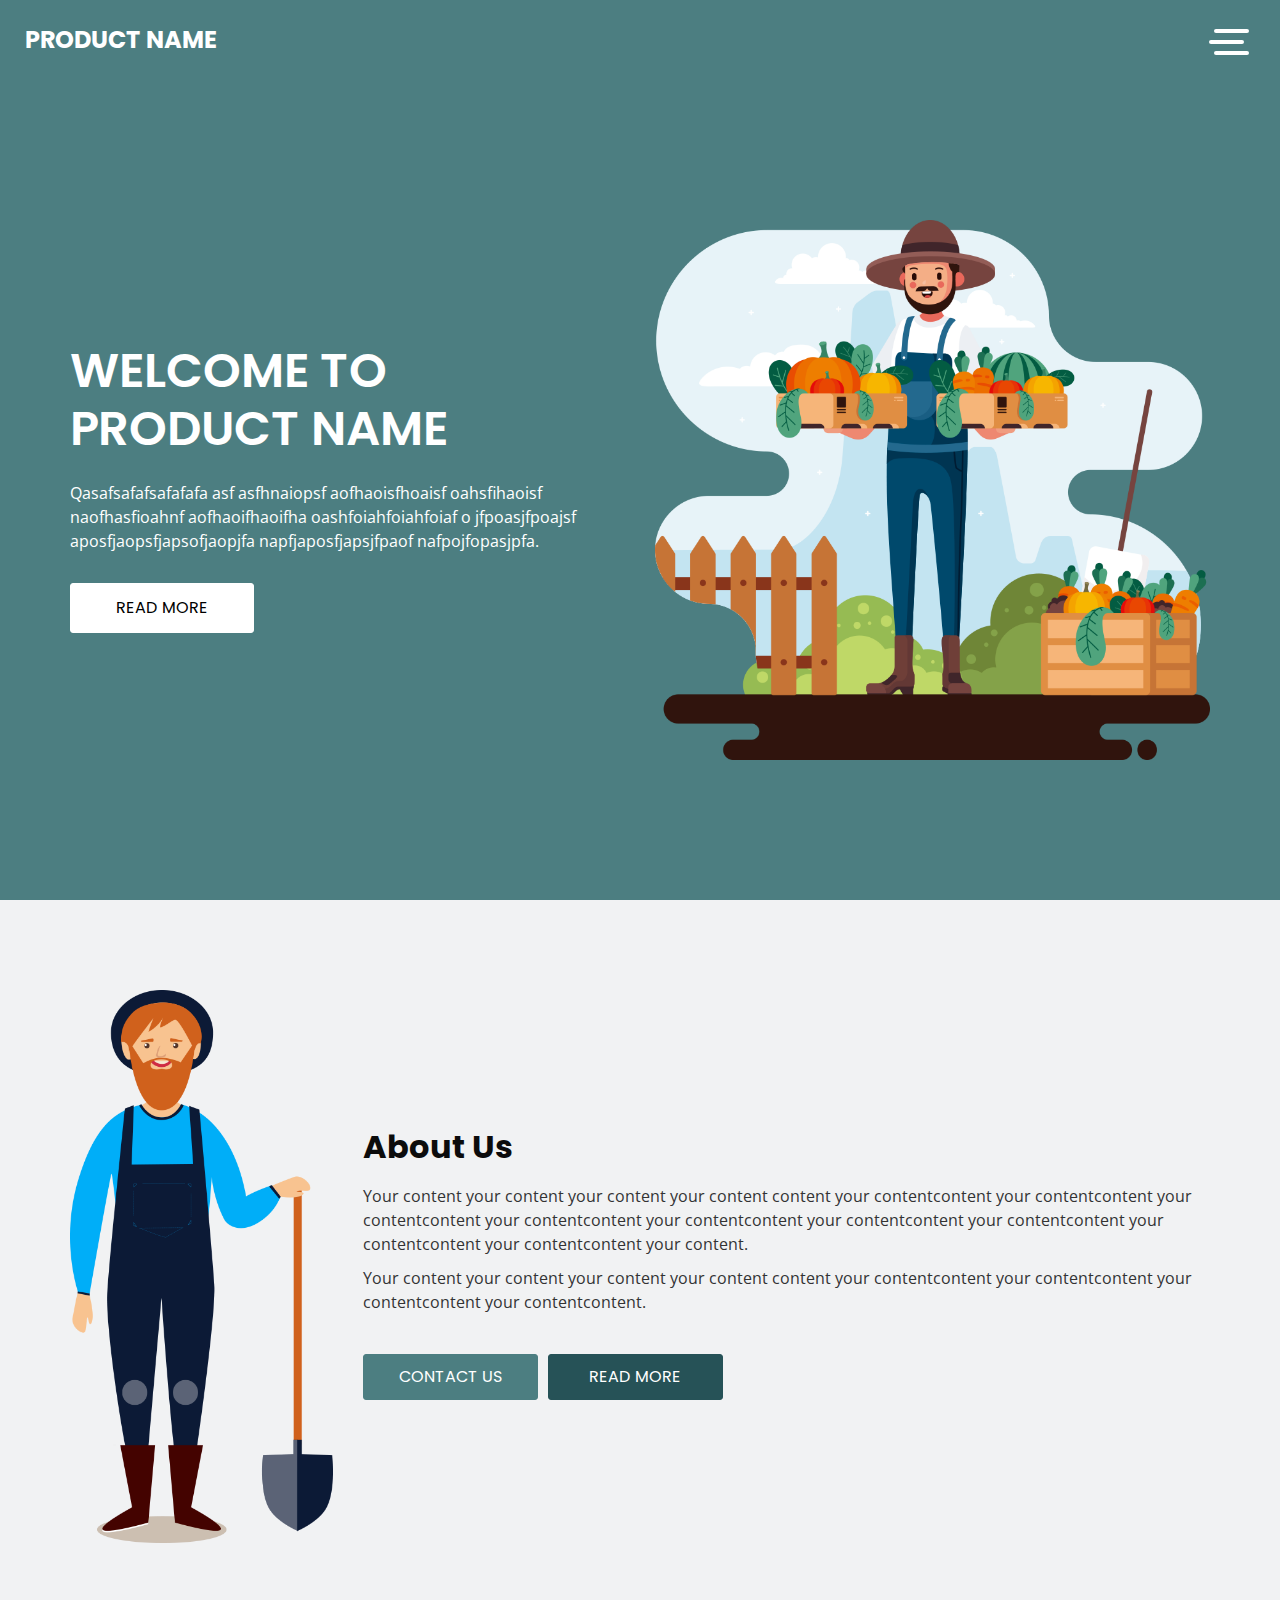
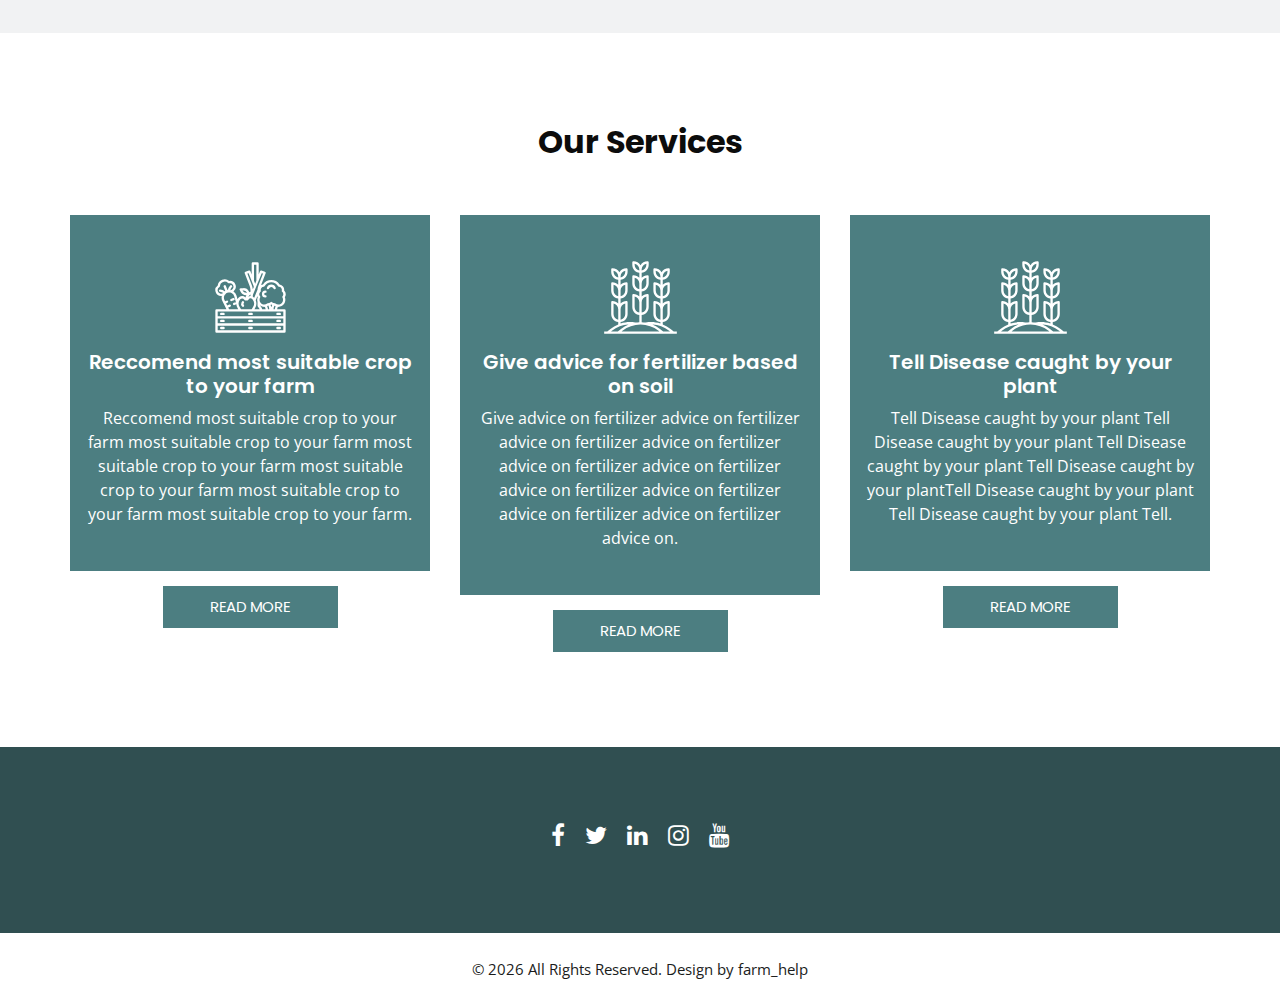
==== commit b5d702b6: "update UI" ====
--- a/index.html
+++ b/index.html
@@ -50,9 +50,9 @@
             <div id="myNav" class="overlay">
               <div class="overlay-content">
                 <a href="index.html">Home</a>
-                <a href="about.html">Crop</a>
+                <a href="crop.html">Crop</a>
                 <a href="service.html">Fertilizer</a>
-                <a href="contact.html">Disease</a>
+                <a href="disease.html">Disease</a>
               </div>
             </div>
           </div>
@@ -207,7 +207,7 @@
           <div class="box ">
             <div class="box_content">
               <div class="img-box">
-                <svg xmlns=""http://www.w3.org/2000/svg"" viewBox="0 0 512 512" width="512" height="512">
+                <svg xmlns="http://www.w3.org/2000/svg" viewBox="0 0 512 512" width="512" height="512">
                   <g id="Dairy_Product" data-name="Dairy Product">
                     <g id="Outline">
                       <svg id="Layer_3" enable-background="new 0 0 64 64" height="512" viewBox="0 0 64 64" width="512" xmlns="http://www.w3.org/2000/svg">
@@ -261,44 +261,9 @@
           </a>
         </div>
       </div>
-      <div class="contact_items">
-        <a href="">
-          <div class="item ">
-            <div class="img-box ">
-              <i class="fa fa-map-marker" aria-hidden="true"></i>
-            </div>
-            <div class="detail-box">
-              <p>
-                Location
-              </p>
-            </div>
-          </div>
-        </a>
-        <a href="">
-          <div class="item ">
-            <div class="img-box ">
-              <i class="fa fa-phone" aria-hidden="true"></i>
-            </div>
-            <div class="detail-box">
-              <p>
-                Call +94 1234567890
-              </p>
-            </div>
-          </div>
-        </a>
-        <a href="">
-          <div class="item ">
-            <div class="img-box ">
-              <i class="fa fa-envelope" aria-hidden="true"></i>
-            </div>
-            <div class="detail-box">
-              <p>
-                demo@gmail.com
-              </p>
-            </div>
-          </div>
-        </a>
-      </div>
+
+
+
     </div>
 
   </section>
@@ -310,7 +275,7 @@
   <footer class="container-fluid footer_section ">
     <p>
       &copy; <span id="displayDate"></span> All Rights Reserved. Design by
-      <a href="#">your name</a>
+      <a href="#">farm_help</a>
     </p>
   </footer>
   <!-- end  footer section -->
